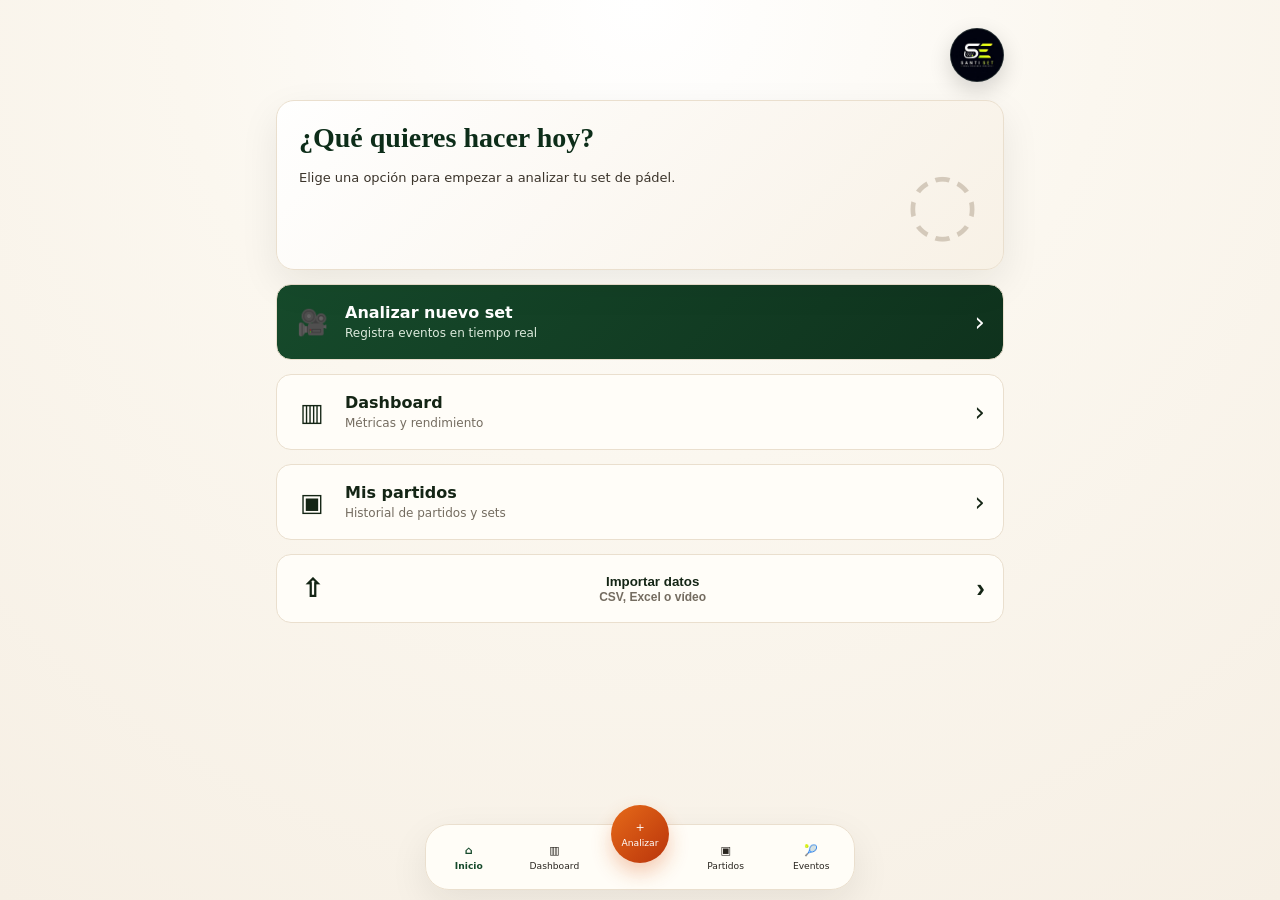
==== index.html @ 82e82b3e "Primera versión appweb" ====
<!doctype html><html lang="es"><head><link rel="icon" type="image/png" href="assets/images/logo-santiset-round.png"><link rel="apple-touch-icon" href="assets/images/logo-santiset-round.png"><meta charset="utf-8"><meta name="viewport" content="width=device-width,initial-scale=1"><title>SantiSet</title><link rel="stylesheet" href="css/styles.css"></head><body><main class="app"><header class="top home-top"><div class="home-spacer"></div><img class="logo-avatar" src="assets/images/logo-santiset-round.png" alt="SantiSet"></header><section class="hero"><h1>¿Qué quieres hacer hoy?</h1><p>Elige una opción para empezar a analizar tu set de pádel.</p></section><a class="action-card primary" href="analyze.html"><span class="icon">🎥</span><span class="grow"><b class="title">Analizar nuevo set</b><br><span class="small">Registra eventos en tiempo real</span></span><span class="arrow">›</span></a><a class="action-card" href="dashboard.html"><span class="icon">▥</span><span class="grow"><b class="title">Dashboard</b><br><span class="small">Métricas y rendimiento</span></span><span class="arrow">›</span></a><a class="action-card" href="matches.html"><span class="icon">▣</span><span class="grow"><b class="title">Mis partidos</b><br><span class="small">Historial de partidos y sets</span></span><span class="arrow">›</span></a><button class="action-card" id="importCsv"><span class="icon">⇧</span><span class="grow"><b class="title">Importar datos</b><br><span class="small">CSV, Excel o vídeo</span></span><span class="arrow">›</span></button><input type="file" id="csvFile" accept=".csv" hidden></main><script type="module" src="js/app.js"></script></body></html>
---- css/styles.css ----
:root{--bg:#fbf7ef;--card:#fffdf8;--line:#eadfce;--text:#142515;--muted:#746c60;--green:#164a2b;--green2:#21633b;--orange:#d95a16;--red:#d83221;--blue:#1f66c2;--shadow:0 14px 38px rgba(31,24,10,.08);--r:18px}*{box-sizing:border-box}body{margin:0;background:radial-gradient(circle at top,#fff 0,#fbf7ef 42%,#f6efe4 100%);color:var(--text);font-family:Inter,system-ui,-apple-system,Segoe UI,Arial,sans-serif}.app{max-width:430px;margin:0 auto;min-height:100dvh;padding:18px 16px 92px}.top{display:flex;align-items:center;justify-content:space-between;margin:10px 0 22px}.brand{font-family:Georgia,serif;color:var(--green);font-weight:800;font-size:28px}.subtitle{margin-top:4px;color:var(--muted);font-size:13px}.avatar{width:42px;height:42px;border-radius:50%;background:linear-gradient(135deg,#f2c7a8,#fff);display:grid;place-items:center;border:1px solid var(--line)}.hero,.card{background:rgba(255,253,248,.86);border:1px solid var(--line);border-radius:var(--r);box-shadow:var(--shadow)}.hero{padding:22px;min-height:170px;background-image:linear-gradient(135deg,rgba(255,255,255,.88),rgba(246,238,225,.78));position:relative;overflow:hidden}.hero:after{content:'◌';position:absolute;right:24px;bottom:18px;font-size:84px;color:#6a5133;opacity:.25}.hero h1{font-family:Georgia,serif;font-size:28px;line-height:1.05;margin:0 0 18px;color:#0d2d19}.hero p{margin:0;color:#3b342b;font-size:13px}.action-card{display:flex;align-items:center;gap:16px;width:100%;border:1px solid var(--line);border-radius:15px;background:var(--card);padding:18px;margin:14px 0;text-decoration:none;color:inherit}.action-card.primary{background:linear-gradient(135deg,var(--green),#0f321d);color:#fff}.icon{font-size:25px;width:34px;text-align:center}.grow{flex:1}.title{font-weight:800}.small{font-size:12px;color:var(--muted)}.primary .small{color:#dceadc}.arrow{font-size:26px}.bottom-nav{position:fixed;left:50%;transform:translateX(-50%);bottom:10px;width:min(430px,calc(100% - 20px));height:66px;border:1px solid var(--line);border-radius:24px;background:rgba(255,253,248,.94);backdrop-filter:blur(14px);display:grid;grid-template-columns:repeat(5,1fr);box-shadow:var(--shadow);z-index:10}.bottom-nav a{display:flex;flex-direction:column;align-items:center;justify-content:center;text-decoration:none;color:#29251f;font-size:11px;gap:3px}.bottom-nav a.active{color:var(--green);font-weight:800}.bottom-nav .analyze{background:linear-gradient(135deg,#e66a19,#b9340b);color:#fff;border-radius:50%;width:58px;height:58px;margin-top:-20px;justify-self:center;box-shadow:0 10px 20px rgba(217,90,22,.3)}button,.btn{border:1px solid var(--line);background:var(--card);border-radius:12px;padding:10px 12px;font-weight:800;color:var(--text);cursor:pointer;text-decoration:none}button.primary,.btn.primary{background:linear-gradient(135deg,var(--green),#0f321d);color:#fff}.btn.orange,button.orange{background:linear-gradient(135deg,#e66a19,#b9340b);color:#fff}.btn.red,button.red{background:var(--red);color:#fff}.toolbar{display:flex;gap:8px;flex-wrap:wrap}.grid{display:grid;gap:10px}.grid2{display:grid;grid-template-columns:1fr 1fr;gap:10px}.kpi{padding:14px;border-radius:14px;border:1px solid var(--line);background:var(--card)}.kpi strong{display:block;font-size:24px}.pill{border:1px solid var(--line);border-radius:999px;padding:7px 10px;background:var(--card);font-size:12px}.section-title{font-weight:900;margin:18px 0 10px}.field{width:100%;border:1px solid var(--line);border-radius:13px;background:#fff;padding:12px}table{width:100%;border-collapse:collapse;font-size:12px}th,td{border-bottom:1px solid var(--line);padding:8px;text-align:left}th{color:var(--muted)}@media(min-width:760px){.app{max-width:760px}.bottom-nav{max-width:430px}}
.set-scoreline{display:flex;gap:6px;flex-wrap:wrap;margin:8px 0 12px}.set-scoreline .set-chip{border:1px solid var(--line);border-radius:999px;padding:5px 9px;font-size:12px;font-weight:900;background:#fff}.set-scoreline .set-chip.won{color:#0f5c2c;background:#effff3;border-color:#74bf88}.set-scoreline .set-chip.lost{color:#a9271c;background:#fff1ef;border-color:#df7b72}.set-scoreline .set-chip.live{color:#755019;background:#fff8df;border-color:#e9c768}
.sheet-dialog{border:0;padding:0;background:transparent;width:min(430px,calc(100% - 18px));max-width:430px}.sheet-dialog::backdrop{background:rgba(0,0,0,.38);backdrop-filter:blur(2px)}.sheet-card{background:var(--card);border:1px solid var(--line);border-radius:22px;padding:16px;display:grid;gap:10px;box-shadow:0 22px 50px rgba(0,0,0,.25)}.sheet-head{display:flex;align-items:center;justify-content:space-between}.sheet-close{width:30px;height:30px;padding:0;border-radius:50%;font-size:20px}.sheet-card label{font-size:12px;font-weight:900;display:grid;gap:5px}.sheet-card textarea{resize:none}.form-grid{display:grid;grid-template-columns:1fr 1fr;gap:8px}.sheet-actions{display:grid;grid-template-columns:1fr 1fr;gap:8px}.sheet-actions button{min-height:42px}.hidden{display:none!important}.match-card{padding:14px;margin:14px 0}.match-head{display:flex;align-items:flex-start;justify-content:space-between;gap:12px}.match-head h3{margin:3px 0 4px}.set-list{display:grid;gap:6px;margin-top:8px}.set-line{display:grid;grid-template-columns:1fr auto auto auto;gap:8px;align-items:center;border:1px solid var(--line);border-radius:12px;padding:7px 8px;background:#fff;font-size:12px}.set-line button{padding:6px 8px;border-radius:9px}.set-line .won{color:#0f5c2c}.set-line .lost{color:#a9271c}.set-line .live{color:#755019}


.analyze-brand{display:flex;flex-direction:column;gap:1px;align-items:flex-start}
.analyze-brand .logo-mark{display:inline-flex;align-items:center;justify-content:center;width:28px;height:28px;border-radius:999px;background:#1f4d3d;color:#fff;font-weight:800;margin-right:8px;float:left}
.analyze-logo{font-weight:800;color:#1f4d3d;line-height:1}
.analyze-match-name{font-size:11px;color:#6b766f;max-width:180px;white-space:nowrap;overflow:hidden;text-overflow:ellipsis;line-height:1.1;margin-left:36px;margin-top:-4px}
.icon-btn{width:38px;height:38px;border:0;border-radius:13px;background:#fff;box-shadow:0 4px 14px rgba(0,0,0,.08);display:inline-flex;align-items:center;justify-content:center;font-weight:800;text-decoration:none;color:#1f332c}
.icon-btn.info{background:#e7f1ff;color:#1765a6}.icon-btn.edit{background:#fff5df;color:#8a5700}.icon-btn.dash{background:#e9f7ef;color:#1f6b3b}.icon-btn.events{background:#f1efff;color:#5141a6}.icon-btn.pdf{background:#ffefef;color:#a62828}.icon-btn.csv{background:#eef8ec;color:#1f6b3b}.icon-btn.import{background:#fff7e8;color:#b05d00}.icon-btn.delete{background:#ffe9e9;color:#a50000}.icon-btn:hover{transform:translateY(-1px)}
.match-actions{display:flex;gap:8px;flex-wrap:wrap;align-items:center;margin-top:12px}.match-meta-grid{display:grid;grid-template-columns:repeat(2,minmax(0,1fr));gap:8px;margin-top:10px}.match-meta-grid .pill{justify-content:center}.muted-line{color:#6d756f;font-size:12px}.hidden{display:none!important}
.event-table{width:100%;border-collapse:separate;border-spacing:0 8px}.event-table th{font-size:11px;color:#6f786f;text-align:left}.event-table td{background:#fff;padding:10px 8px;font-size:12px}.event-table tr td:first-child{border-radius:12px 0 0 12px}.event-table tr td:last-child{border-radius:0 12px 12px 0}.youtube-link{display:inline-flex;padding:7px 10px;border-radius:10px;background:#ffefef;color:#b42323;text-decoration:none;font-weight:700}.filters-grid{display:grid;grid-template-columns:repeat(2,minmax(0,1fr));gap:10px;margin:12px 0}.filters-grid .field{width:100%}.section-title{margin:18px 0 8px;font-size:15px;color:#203d32}.info-list{display:grid;gap:8px}.info-list div{display:flex;justify-content:space-between;gap:12px;padding:10px;border-radius:12px;background:#fff}.info-list strong{color:#203d32}
@media(max-width:520px){.match-meta-grid{grid-template-columns:1fr}.filters-grid{grid-template-columns:1fr}.event-table{font-size:11px}.event-table td:nth-child(4),.event-table th:nth-child(4){display:none}}

/* v10 events + PDF preview */
.event-table-wrap{width:100%;overflow-x:auto;-webkit-overflow-scrolling:touch;padding-bottom:4px}
.event-table{min-width:920px;table-layout:fixed;border-collapse:separate;border-spacing:0 8px}
.event-table th:nth-child(1),.event-table td:nth-child(1){width:48px}.event-table th:nth-child(2),.event-table td:nth-child(2){width:58px}.event-table th:nth-child(3),.event-table td:nth-child(3){width:78px}.event-table th:nth-child(4),.event-table td:nth-child(4){width:120px}.event-table th:nth-child(5),.event-table td:nth-child(5){width:150px}.event-table th:nth-child(6),.event-table td:nth-child(6){width:180px}.event-table th:nth-child(7),.event-table td:nth-child(7){width:100px}.event-table th:nth-child(8),.event-table td:nth-child(8){width:42px;text-align:center}.event-table th:nth-child(9),.event-table td:nth-child(9){width:64px;text-align:center}
.outcome-chip,.result-chip{display:inline-flex;align-items:center;white-space:nowrap;border-radius:999px;padding:5px 8px;font-size:11px;font-weight:800}.outcome-chip{background:#f4f1ea;color:#445047}.result-chip.won{background:#effff3;color:#0f5c2c}.result-chip.lost{background:#fff1ef;color:#a9271c}.youtube-icon-link{width:34px;height:34px;display:inline-flex;align-items:center;justify-content:center;border-radius:12px;background:#ffeded;color:#d01f1f;text-decoration:none}.youtube-icon-link:active{transform:scale(.95)}.yt-svg{width:22px;height:22px}
.pdf-preview-card{max-width:760px}.pdf-preview-dialog .sheet-card{max-height:90dvh;overflow:auto}.preview-cover{background:#203d32;color:#fff;border-radius:20px;padding:18px;margin-bottom:14px}.preview-cover h2{margin:0 0 6px}.preview-cover p{margin:0;color:rgba(255,255,255,.78)}.preview-chart-grid{display:grid;grid-template-columns:repeat(3,minmax(0,1fr));gap:12px;margin:14px 0}.preview-chart-grid.small{grid-template-columns:repeat(3,minmax(0,1fr))}.preview-donut{background:#fff;border:1px solid var(--line);border-radius:18px;padding:12px;display:flex;flex-direction:column;align-items:center;gap:5px}.donut{--pct:0;width:88px;height:88px;border-radius:50%;display:grid;place-items:center;position:relative;background:conic-gradient(#1f7a42 calc(var(--pct)*1%),#e7ebe5 0)}.donut.red{background:conic-gradient(#b42323 calc(var(--pct)*1%),#e7ebe5 0)}.donut.orange{background:conic-gradient(#d66b1f calc(var(--pct)*1%),#e7ebe5 0)}.donut.blue{background:conic-gradient(#285c96 calc(var(--pct)*1%),#e7ebe5 0)}.donut::after{content:"";position:absolute;width:52px;height:52px;background:#fff;border-radius:50%}.donut span{position:relative;z-index:1;font-weight:900;color:#203d32}.preview-kpis{display:grid;grid-template-columns:repeat(4,minmax(0,1fr));gap:10px}.preview-kpis div{background:#fff;border:1px solid var(--line);border-radius:14px;padding:10px}.preview-kpis span{display:block;font-size:11px;color:#6b746f}.preview-kpis strong{font-size:20px;color:#203d32}.preview-set{margin-top:18px;background:#faf8f2;border:1px solid var(--line);border-radius:18px;padding:14px}.preview-set h3{margin:0 0 10px}.preview-set table{width:100%;border-collapse:collapse;background:#fff;border-radius:12px;overflow:hidden}.preview-set th,.preview-set td{padding:8px;border-bottom:1px solid var(--line);font-size:12px;text-align:left}
@media(max-width:620px){.preview-chart-grid,.preview-chart-grid.small,.preview-kpis{grid-template-columns:1fr}.pdf-preview-card{max-width:96vw}.event-table{min-width:880px}.event-table td:nth-child(4),.event-table th:nth-child(4){display:table-cell}}

/* v11 ajustes eventos/sets/pdf */
.filters-grid{padding:16px;gap:10px;margin:2px 0 4px}
.event-table-wrap{overflow:visible}.event-table{min-width:0;width:100%;table-layout:auto}.event-table th:first-child,.event-table td:first-child{display:none}
.event-list{display:grid;gap:8px}.event-row-card{display:grid;grid-template-columns:minmax(0,1fr) 42px;gap:8px;align-items:center;border:1px solid var(--line);border-radius:14px;background:#fff;padding:10px}.event-row-card.won{border-left:5px solid #1f7a42}.event-row-card.lost{border-left:5px solid #b42323}.event-main{min-width:0}.event-topline{display:flex;align-items:center;gap:6px;min-width:0}.event-topline strong{font-size:12px;white-space:nowrap}.event-stroke{font-size:12px;font-weight:700;white-space:nowrap;overflow:hidden;text-overflow:ellipsis;margin-top:4px}.event-finish{font-size:10.5px;color:var(--muted);white-space:nowrap;overflow:hidden;text-overflow:ellipsis;margin-top:3px}.event-video{text-align:right}.star-chip{display:inline-flex;align-items:center;justify-content:center;width:24px;height:24px;border-radius:999px;background:#fff2be;color:#9a6500;font-weight:900}.youtube-icon-link{width:34px;height:34px;display:inline-flex;align-items:center;justify-content:center;border-radius:12px;background:#ffeded;color:#d01f1f;text-decoration:none}.yt-svg{width:22px;height:22px}
.set-scoreline .set-chip{display:inline-flex;align-items:center;gap:5px;padding:5px 5px 5px 9px}.set-mini{border:0;width:22px;height:22px;min-width:22px;padding:0;border-radius:999px;display:inline-flex;align-items:center;justify-content:center;font-size:12px;line-height:1;box-shadow:none}.set-mini.video{background:#edf5ff;color:#1765a6}.set-mini.remove{background:#fff0ef;color:#b42323;font-size:16px}.set-mini:active{transform:scale(.92)}
.preview-chart-grid.two{grid-template-columns:2fr 1fr}.preview-donut.wide{min-height:142px}.donut.result{background:conic-gradient(#1f7a42 0 calc(var(--won)*1%),#b42323 calc(var(--won)*1%) 100%)}
@media(max-width:620px){.preview-chart-grid.two{grid-template-columns:1fr}.event-table{min-width:0}.event-list{gap:7px}.event-row-card{padding:9px}.filters-grid{padding:16px 14px 18px}}

/* SantiSet logo */
.app-logo{display:block;width:auto;height:46px;object-fit:contain}
.app-logo.small{height:34px}
.app-logo.tiny{height:28px}
.brand-logo-wrap{display:flex;align-items:center;gap:10px;min-width:0}
.brand-logo-stack{display:flex;flex-direction:column;min-width:0}
.brand-logo-stack .subtitle{margin-top:2px}
.top .app-logo{height:52px}
@media(max-width:430px){.top .app-logo{height:44px}.app-logo{height:42px}}

/* v14 logo circular */
.logo-avatar,
.app-logo,
.analyze-logo{
  border-radius:999px;
  aspect-ratio:1/1;
  object-fit:cover;
  background:#071014;
  border:1px solid rgba(255,255,255,.12);
  box-shadow:0 8px 22px rgba(0,0,0,.16);
}
.logo-avatar{
  width:54px;
  height:54px;
  display:block;
}
.home-top{
  margin-bottom:18px;
}
.home-spacer{
  width:54px;
  height:54px;
}
.brand-logo-wrap .app-logo.small{
  width:42px;
  height:42px;
}
.top .app-logo{
  width:54px;
  height:54px;
}
.analyze-logo{
  width:42px;
  height:42px;
}
@media(max-width:430px){
  .logo-avatar{width:48px;height:48px}
  .home-spacer{width:48px;height:48px}
  .top .app-logo{width:48px;height:48px}
  .brand-logo-wrap .app-logo.small{width:40px;height:40px}
}
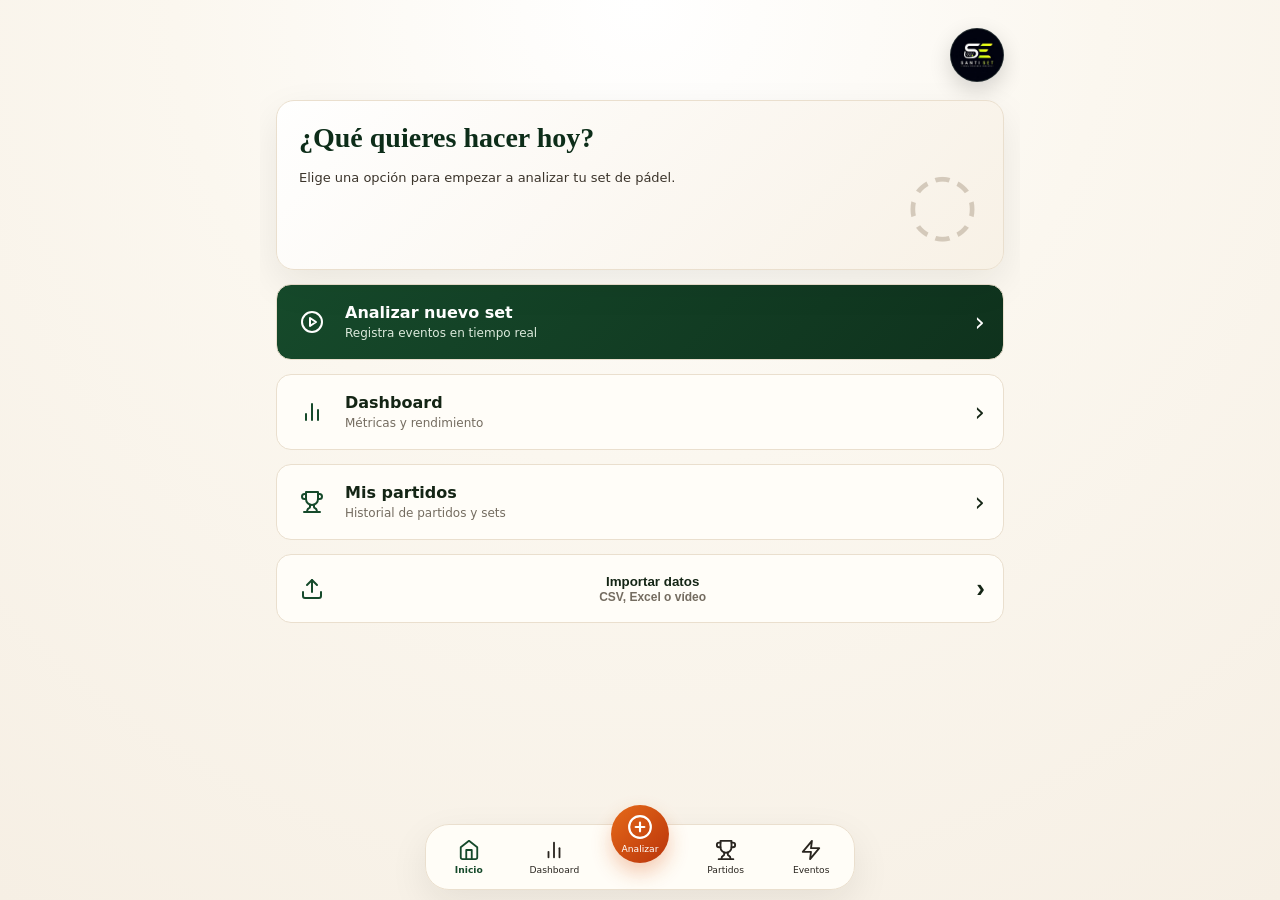
==== commit 16f333bc: "santi-set-v3" ====
--- a/index.html
+++ b/index.html
@@ -1 +1 @@
-<!doctype html><html lang="es"><head><link rel="icon" type="image/png" href="assets/images/logo-santiset-round.png"><link rel="apple-touch-icon" href="assets/images/logo-santiset-round.png"><meta charset="utf-8"><meta name="viewport" content="width=device-width,initial-scale=1"><title>SantiSet</title><link rel="stylesheet" href="css/styles.css"></head><body><main class="app"><header class="top home-top"><div class="home-spacer"></div><img class="logo-avatar" src="assets/images/logo-santiset-round.png" alt="SantiSet"></header><section class="hero"><h1>¿Qué quieres hacer hoy?</h1><p>Elige una opción para empezar a analizar tu set de pádel.</p></section><a class="action-card primary" href="analyze.html"><span class="icon">🎥</span><span class="grow"><b class="title">Analizar nuevo set</b><br><span class="small">Registra eventos en tiempo real</span></span><span class="arrow">›</span></a><a class="action-card" href="dashboard.html"><span class="icon">▥</span><span class="grow"><b class="title">Dashboard</b><br><span class="small">Métricas y rendimiento</span></span><span class="arrow">›</span></a><a class="action-card" href="matches.html"><span class="icon">▣</span><span class="grow"><b class="title">Mis partidos</b><br><span class="small">Historial de partidos y sets</span></span><span class="arrow">›</span></a><button class="action-card" id="importCsv"><span class="icon">⇧</span><span class="grow"><b class="title">Importar datos</b><br><span class="small">CSV, Excel o vídeo</span></span><span class="arrow">›</span></button><input type="file" id="csvFile" accept=".csv" hidden></main><script type="module" src="js/app.js"></script></body></html>
+<!doctype html><html lang="es"><head><link rel="icon" type="image/png" href="assets/images/logo-santiset-round.png"><link rel="apple-touch-icon" href="assets/images/logo-santiset-round.png"><meta charset="utf-8"><meta name="viewport" content="width=device-width,initial-scale=1"><title>SantiSet</title><link rel="stylesheet" href="css/styles.css"></head><body><main class="app"><header class="top home-top"><div class="home-spacer"></div><img class="logo-avatar" src="assets/images/logo-santiset-round.png" alt="SantiSet"></header><section class="hero"><h1>¿Qué quieres hacer hoy?</h1><p>Elige una opción para empezar a analizar tu set de pádel.</p></section><a class="action-card primary" href="analyze.html"><span class="icon"><svg xmlns="http://www.w3.org/2000/svg" width="24" height="24" viewBox="0 0 24 24" fill="none" stroke="currentColor" stroke-width="2" stroke-linecap="round" stroke-linejoin="round"><circle cx="12" cy="12" r="10"/><polygon points="10 8 16 12 10 16 10 8"/></svg></span><span class="grow"><b class="title">Analizar nuevo set</b><br><span class="small">Registra eventos en tiempo real</span></span><span class="arrow">›</span></a><a class="action-card" href="dashboard.html"><span class="icon"><svg xmlns="http://www.w3.org/2000/svg" width="24" height="24" viewBox="0 0 24 24" fill="none" stroke="currentColor" stroke-width="2" stroke-linecap="round" stroke-linejoin="round"><line x1="18" y1="20" x2="18" y2="10"/><line x1="12" y1="20" x2="12" y2="4"/><line x1="6" y1="20" x2="6" y2="14"/></svg></span><span class="grow"><b class="title">Dashboard</b><br><span class="small">Métricas y rendimiento</span></span><span class="arrow">›</span></a><a class="action-card" href="matches.html"><span class="icon"><svg xmlns="http://www.w3.org/2000/svg" width="24" height="24" viewBox="0 0 24 24" fill="none" stroke="currentColor" stroke-width="2" stroke-linecap="round" stroke-linejoin="round"><path d="M6 9H4.5a2.5 2.5 0 0 1 0-5H6"/><path d="M18 9h1.5a2.5 2.5 0 0 0 0-5H18"/><path d="M4 22h16"/><path d="M10 14.66V17c0 .55-.47.98-.97 1.21C7.85 18.75 7 20.24 7 22"/><path d="M14 14.66V17c0 .55.47.98.97 1.21C16.15 18.75 17 20.24 17 22"/><path d="M18 2H6v7a6 6 0 0 0 12 0V2z"/></svg></span><span class="grow"><b class="title">Mis partidos</b><br><span class="small">Historial de partidos y sets</span></span><span class="arrow">›</span></a><button class="action-card" id="importCsv"><span class="icon"><svg xmlns="http://www.w3.org/2000/svg" width="24" height="24" viewBox="0 0 24 24" fill="none" stroke="currentColor" stroke-width="2" stroke-linecap="round" stroke-linejoin="round"><path d="M21 15v4a2 2 0 0 1-2 2H5a2 2 0 0 1-2-2v-4"/><polyline points="17 8 12 3 7 8"/><line x1="12" y1="3" x2="12" y2="15"/></svg></span><span class="grow"><b class="title">Importar datos</b><br><span class="small">CSV, Excel o vídeo</span></span><span class="arrow">›</span></button><input type="file" id="csvFile" accept=".csv" hidden></main><script type="module" src="js/app.js"></script></body></html>
--- a/css/styles.css
+++ b/css/styles.css
@@ -1,4 +1,4 @@
-:root{--bg:#fbf7ef;--card:#fffdf8;--line:#eadfce;--text:#142515;--muted:#746c60;--green:#164a2b;--green2:#21633b;--orange:#d95a16;--red:#d83221;--blue:#1f66c2;--shadow:0 14px 38px rgba(31,24,10,.08);--r:18px}*{box-sizing:border-box}body{margin:0;background:radial-gradient(circle at top,#fff 0,#fbf7ef 42%,#f6efe4 100%);color:var(--text);font-family:Inter,system-ui,-apple-system,Segoe UI,Arial,sans-serif}.app{max-width:430px;margin:0 auto;min-height:100dvh;padding:18px 16px 92px}.top{display:flex;align-items:center;justify-content:space-between;margin:10px 0 22px}.brand{font-family:Georgia,serif;color:var(--green);font-weight:800;font-size:28px}.subtitle{margin-top:4px;color:var(--muted);font-size:13px}.avatar{width:42px;height:42px;border-radius:50%;background:linear-gradient(135deg,#f2c7a8,#fff);display:grid;place-items:center;border:1px solid var(--line)}.hero,.card{background:rgba(255,253,248,.86);border:1px solid var(--line);border-radius:var(--r);box-shadow:var(--shadow)}.hero{padding:22px;min-height:170px;background-image:linear-gradient(135deg,rgba(255,255,255,.88),rgba(246,238,225,.78));position:relative;overflow:hidden}.hero:after{content:'◌';position:absolute;right:24px;bottom:18px;font-size:84px;color:#6a5133;opacity:.25}.hero h1{font-family:Georgia,serif;font-size:28px;line-height:1.05;margin:0 0 18px;color:#0d2d19}.hero p{margin:0;color:#3b342b;font-size:13px}.action-card{display:flex;align-items:center;gap:16px;width:100%;border:1px solid var(--line);border-radius:15px;background:var(--card);padding:18px;margin:14px 0;text-decoration:none;color:inherit}.action-card.primary{background:linear-gradient(135deg,var(--green),#0f321d);color:#fff}.icon{font-size:25px;width:34px;text-align:center}.grow{flex:1}.title{font-weight:800}.small{font-size:12px;color:var(--muted)}.primary .small{color:#dceadc}.arrow{font-size:26px}.bottom-nav{position:fixed;left:50%;transform:translateX(-50%);bottom:10px;width:min(430px,calc(100% - 20px));height:66px;border:1px solid var(--line);border-radius:24px;background:rgba(255,253,248,.94);backdrop-filter:blur(14px);display:grid;grid-template-columns:repeat(5,1fr);box-shadow:var(--shadow);z-index:10}.bottom-nav a{display:flex;flex-direction:column;align-items:center;justify-content:center;text-decoration:none;color:#29251f;font-size:11px;gap:3px}.bottom-nav a.active{color:var(--green);font-weight:800}.bottom-nav .analyze{background:linear-gradient(135deg,#e66a19,#b9340b);color:#fff;border-radius:50%;width:58px;height:58px;margin-top:-20px;justify-self:center;box-shadow:0 10px 20px rgba(217,90,22,.3)}button,.btn{border:1px solid var(--line);background:var(--card);border-radius:12px;padding:10px 12px;font-weight:800;color:var(--text);cursor:pointer;text-decoration:none}button.primary,.btn.primary{background:linear-gradient(135deg,var(--green),#0f321d);color:#fff}.btn.orange,button.orange{background:linear-gradient(135deg,#e66a19,#b9340b);color:#fff}.btn.red,button.red{background:var(--red);color:#fff}.toolbar{display:flex;gap:8px;flex-wrap:wrap}.grid{display:grid;gap:10px}.grid2{display:grid;grid-template-columns:1fr 1fr;gap:10px}.kpi{padding:14px;border-radius:14px;border:1px solid var(--line);background:var(--card)}.kpi strong{display:block;font-size:24px}.pill{border:1px solid var(--line);border-radius:999px;padding:7px 10px;background:var(--card);font-size:12px}.section-title{font-weight:900;margin:18px 0 10px}.field{width:100%;border:1px solid var(--line);border-radius:13px;background:#fff;padding:12px}table{width:100%;border-collapse:collapse;font-size:12px}th,td{border-bottom:1px solid var(--line);padding:8px;text-align:left}th{color:var(--muted)}@media(min-width:760px){.app{max-width:760px}.bottom-nav{max-width:430px}}
+:root{--bg:#fbf7ef;--card:#fffdf8;--line:#eadfce;--text:#142515;--muted:#746c60;--green:#164a2b;--green2:#21633b;--orange:#d95a16;--red:#d83221;--blue:#1f66c2;--shadow:0 14px 38px rgba(31,24,10,.08);--r:18px}*{box-sizing:border-box}body{margin:0;background:radial-gradient(circle at top,#fff 0,#fbf7ef 42%,#f6efe4 100%);color:var(--text);font-family:Inter,system-ui,-apple-system,Segoe UI,Arial,sans-serif}.app{max-width:430px;margin:0 auto;min-height:100dvh;padding:18px 16px 92px;overflow-x:clip}.top{display:flex;align-items:center;justify-content:space-between;margin:10px 0 22px}.brand{font-family:Georgia,serif;color:var(--green);font-weight:800;font-size:28px}.subtitle{margin-top:4px;color:var(--muted);font-size:13px}.avatar{width:42px;height:42px;border-radius:50%;background:linear-gradient(135deg,#f2c7a8,#fff);display:grid;place-items:center;border:1px solid var(--line)}.hero,.card{background:rgba(255,253,248,.86);border:1px solid var(--line);border-radius:var(--r);box-shadow:var(--shadow)}.hero{padding:22px;min-height:170px;background-image:linear-gradient(135deg,rgba(255,255,255,.88),rgba(246,238,225,.78));position:relative;overflow:hidden}.hero:after{content:'◌';position:absolute;right:24px;bottom:18px;font-size:84px;color:#6a5133;opacity:.25}.hero h1{font-family:Georgia,serif;font-size:28px;line-height:1.05;margin:0 0 18px;color:#0d2d19}.hero p{margin:0;color:#3b342b;font-size:13px}.action-card{display:flex;align-items:center;gap:16px;width:100%;border:1px solid var(--line);border-radius:15px;background:var(--card);padding:18px;margin:14px 0;text-decoration:none;color:inherit}.action-card.primary{background:linear-gradient(135deg,var(--green),#0f321d);color:#fff}.icon{font-size:25px;width:34px;text-align:center;display:flex;align-items:center;justify-content:center}.icon svg{stroke:var(--green)}.action-card.primary .icon svg{stroke:#fff}.grow{flex:1}.title{font-weight:800}.small{font-size:12px;color:var(--muted)}.primary .small{color:#dceadc}.arrow{font-size:26px}.bottom-nav{position:fixed;left:50%;transform:translateX(-50%);bottom:10px;width:min(430px,calc(100% - 20px));height:66px;border:1px solid var(--line);border-radius:24px;background:rgba(255,253,248,.94);backdrop-filter:blur(14px);display:grid;grid-template-columns:repeat(5,1fr);box-shadow:var(--shadow);z-index:10}.bottom-nav a{display:flex;flex-direction:column;align-items:center;justify-content:center;text-decoration:none;color:#29251f;font-size:11px;gap:3px}.bottom-nav a .nav-icon{display:flex;align-items:center;justify-content:center;line-height:1}.bottom-nav a .nav-icon svg{stroke:#29251f;transition:stroke .15s}.bottom-nav a.active{color:var(--green);font-weight:800}.bottom-nav a.active .nav-icon svg{stroke:var(--green)}.bottom-nav .analyze{background:linear-gradient(135deg,#e66a19,#b9340b);color:#fff;border-radius:50%;width:58px;height:58px;margin-top:-20px;justify-self:center;box-shadow:0 10px 20px rgba(217,90,22,.3)}.bottom-nav .analyze .nav-icon svg{stroke:#fff}button,.btn{border:1px solid var(--line);background:var(--card);border-radius:12px;padding:10px 12px;font-weight:800;color:var(--text);cursor:pointer;text-decoration:none}button.primary,.btn.primary{background:linear-gradient(135deg,var(--green),#0f321d);color:#fff}.btn.orange,button.orange{background:linear-gradient(135deg,#e66a19,#b9340b);color:#fff}.btn.red,button.red{background:var(--red);color:#fff}.toolbar{display:flex;gap:8px;flex-wrap:wrap}.grid{display:grid;gap:10px}.grid2{display:grid;grid-template-columns:1fr 1fr;gap:10px}.kpi{padding:14px;border-radius:14px;border:1px solid var(--line);background:var(--card)}.kpi strong{display:block;font-size:24px}.pill{border:1px solid var(--line);border-radius:999px;padding:7px 10px;background:var(--card);font-size:12px}.section-title{font-weight:900;margin:18px 0 10px}.field{width:100%;border:1px solid var(--line);border-radius:13px;background:#fff;padding:12px}table{width:100%;border-collapse:collapse;font-size:12px}th,td{border-bottom:1px solid var(--line);padding:8px;text-align:left}th{color:var(--muted)}@media(min-width:760px){.app{max-width:760px}.bottom-nav{max-width:430px}}
 .set-scoreline{display:flex;gap:6px;flex-wrap:wrap;margin:8px 0 12px}.set-scoreline .set-chip{border:1px solid var(--line);border-radius:999px;padding:5px 9px;font-size:12px;font-weight:900;background:#fff}.set-scoreline .set-chip.won{color:#0f5c2c;background:#effff3;border-color:#74bf88}.set-scoreline .set-chip.lost{color:#a9271c;background:#fff1ef;border-color:#df7b72}.set-scoreline .set-chip.live{color:#755019;background:#fff8df;border-color:#e9c768}
 .sheet-dialog{border:0;padding:0;background:transparent;width:min(430px,calc(100% - 18px));max-width:430px}.sheet-dialog::backdrop{background:rgba(0,0,0,.38);backdrop-filter:blur(2px)}.sheet-card{background:var(--card);border:1px solid var(--line);border-radius:22px;padding:16px;display:grid;gap:10px;box-shadow:0 22px 50px rgba(0,0,0,.25)}.sheet-head{display:flex;align-items:center;justify-content:space-between}.sheet-close{width:30px;height:30px;padding:0;border-radius:50%;font-size:20px}.sheet-card label{font-size:12px;font-weight:900;display:grid;gap:5px}.sheet-card textarea{resize:none}.form-grid{display:grid;grid-template-columns:1fr 1fr;gap:8px}.sheet-actions{display:grid;grid-template-columns:1fr 1fr;gap:8px}.sheet-actions button{min-height:42px}.hidden{display:none!important}.match-card{padding:14px;margin:14px 0}.match-head{display:flex;align-items:flex-start;justify-content:space-between;gap:12px}.match-head h3{margin:3px 0 4px}.set-list{display:grid;gap:6px;margin-top:8px}.set-line{display:grid;grid-template-columns:1fr auto auto auto;gap:8px;align-items:center;border:1px solid var(--line);border-radius:12px;padding:7px 8px;background:#fff;font-size:12px}.set-line button{padding:6px 8px;border-radius:9px}.set-line .won{color:#0f5c2c}.set-line .lost{color:#a9271c}.set-line .live{color:#755019}
 
@@ -80,3 +80,7 @@
   .top .app-logo{width:48px;height:48px}
   .brand-logo-wrap .app-logo.small{width:40px;height:40px}
 }
+
+.event-score-line{display:flex;gap:12px;margin:4px 0 2px}
+.score-after{font-size:11px;color:var(--muted);background:#f2ece0;border:1px solid var(--line);border-radius:8px;padding:2px 7px}
+.score-after b{color:var(--text)}
